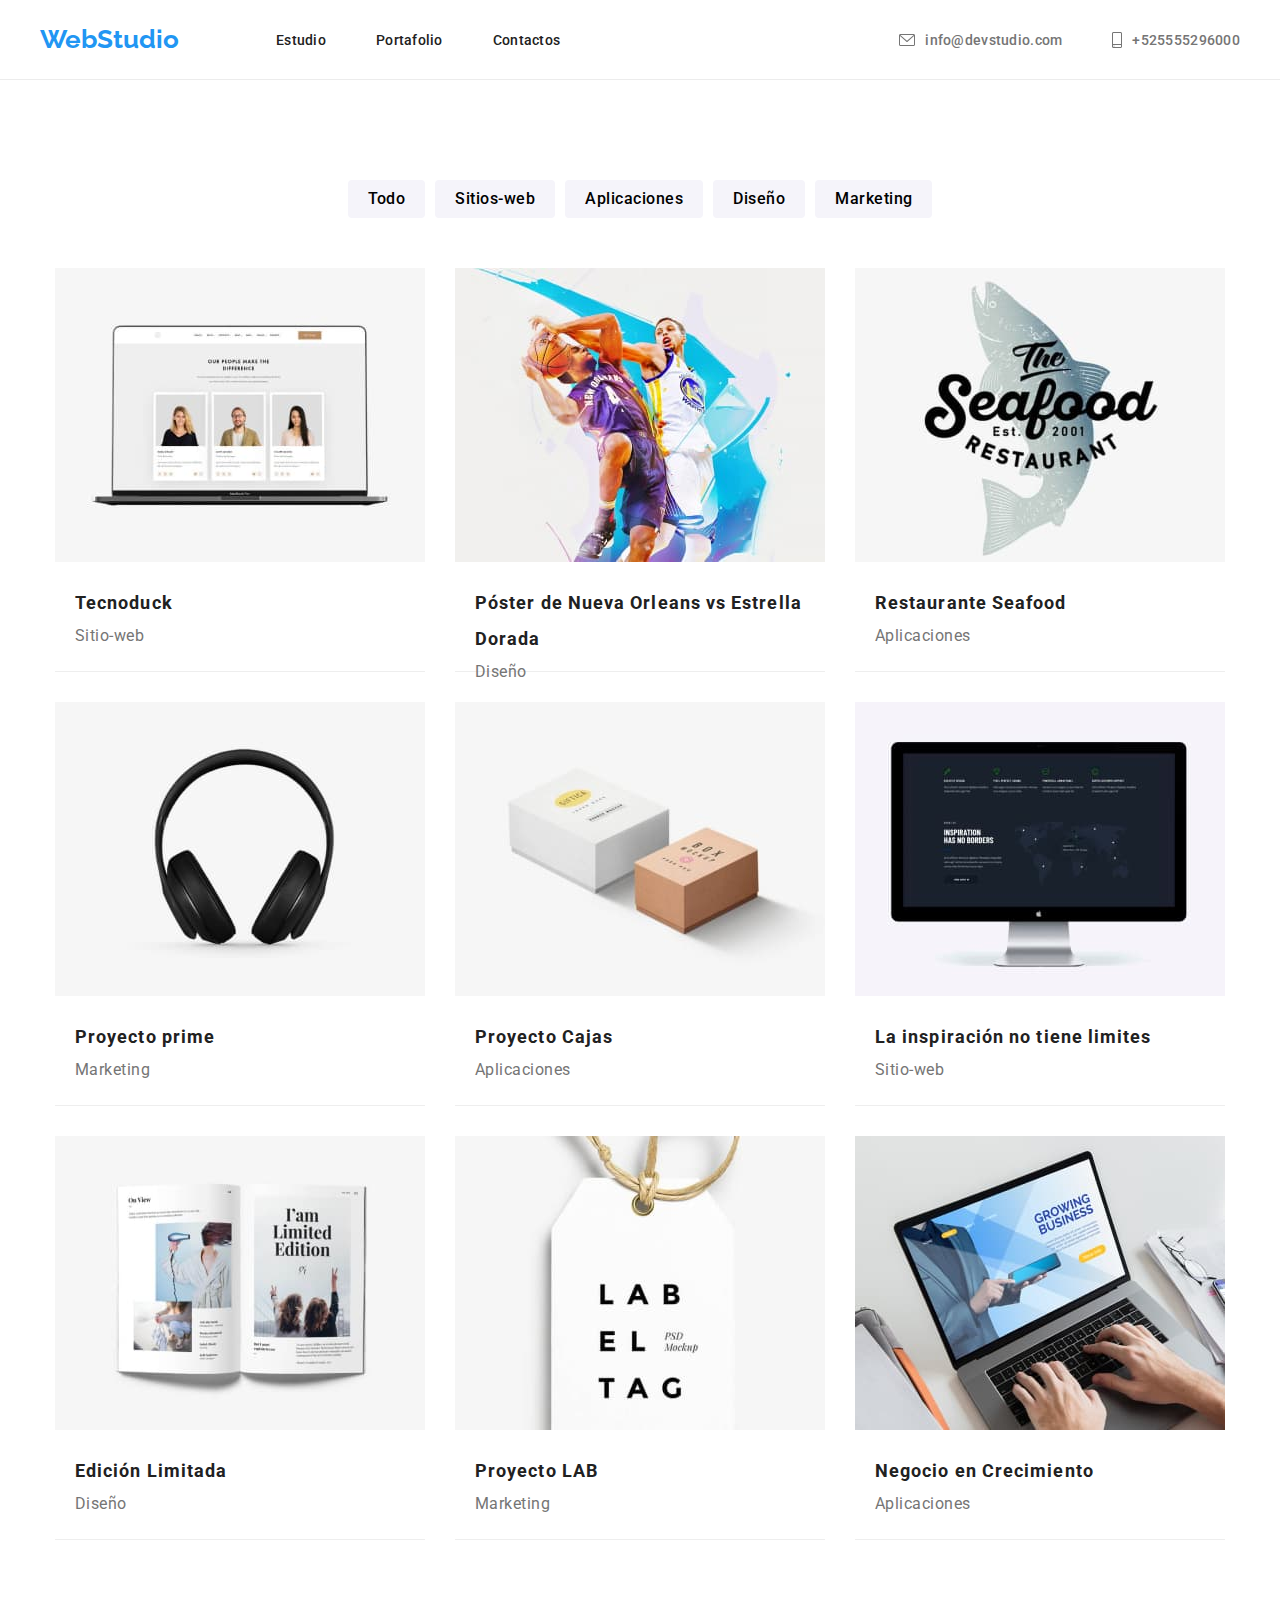
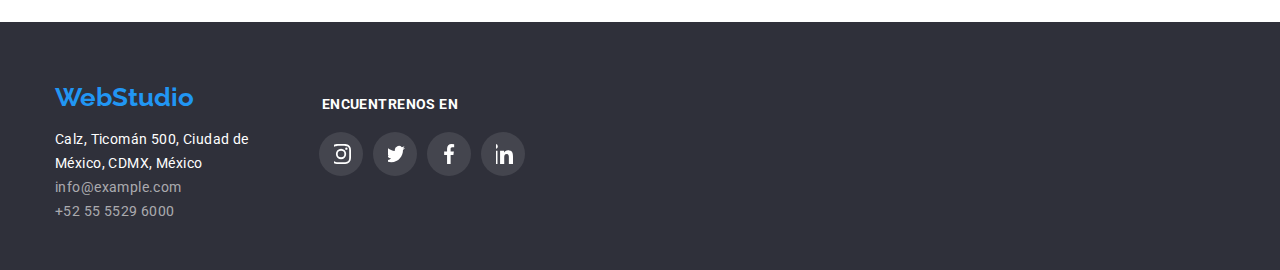
==== portafolio.html @ 390ba910 "copiado de archivos hw-04" ====
<!DOCTYPE html>
<html lang="es">
<head>
    <meta charset="UTF-8">
    <meta http-equiv="X-UA-Compatible" content="IE=edge">
    <meta name="viewport" content="width=device-width, initial-scale=1.0">
    <link rel="stylesheet" href="https://cdnjs.cloudflare.com/ajax/libs/modern-normalize/1.0.0/modern-normalize.min.css"/>
    <link rel="stylesheet" href="/css/styles.css">
    <link href="https://fonts.googleapis.com/css2?family=Raleway:wght@700&family=Roboto:wght@400;500;700;900&display=swap" rel="stylesheet">
    <title>portafolio</title>
</head>
<body>
    <header>
        <!--Lista de menu-->
        <nav>
            <a class="logo" href="/">WebStudio</a>
            <ul class="nav-main links nav">
                <li><a href="/index.html">Estudio</a></li>
                <li><a href="/portafolio.html">Portafolio</a></li>
                <li><a href="#">Contactos</a></li>
            </ul>
        </nav>
        <ul class="nav-contact links nav">
            <li>
                <a class="links-contact" href="mailto:info@devstudio.com">
                    <svg class="contact-icon envelope" width="16" height="12">
                        <use href="./images/svg/icons.svg#envelope"></use>
                    </svg>
                    info@devstudio.com
                </a>
            </li>
            <li>
                <a class="links-contact" href="tel:+525555296000">
                    <svg class="contact-icon sphone" width="10" height="16">
                        <use href="./images/svg/icons.svg#smartphone"></use>
                    </svg>
                    +525555296000
                </a>
            </li>
        </ul>
    </header>
    <main>
        <!--filters-->
        <div class="container">
            <div>
                <ul class="filters">
                    <li><button class="btn-light" type="button">Todo</button></li>
                    <li><button class="btn-light" type="button">Sitios-web</button></li>
                    <li><button class="btn-light" type="button">Aplicaciones</button></li>
                    <li><button class="btn-light" type="button">Diseño</button></li>
                    <li><button class="btn-light" type="button">Marketing</button></li>
                </ul>
            </div>
            <!--articles-->
            <div class="content-item">
                <figure class="item">
                   <img src="/images/01-tecnoduck.jpg" alt="open-laptop">
                   <figcaption>
                        <span>Tecnoduck</span><br>
                        Sitio-web
                   </figcaption>
                </figure>
                <figure class="item">
                    <img src="/images/02-pnovsed.jpg" alt="two-gamers-basketball">
                    <figcaption>
                         <span>Póster de Nueva Orleans vs Estrella Dorada</span><br>
                         Diseño
                    </figcaption>
                </figure>
                 <figure class="item">
                    <img src="/images/03-rseafood.jpg" alt="fish-logo">
                    <figcaption>
                         <span>Restaurante Seafood</span><br>
                         Aplicaciones
                    </figcaption>
                </figure>
                <figure class="item">
                    <img src="/images/04-pprime.jpg" alt="headphones">
                    <figcaption>
                         <span>Proyecto prime</span><br>
                         Marketing
                    </figcaption>
                </figure>
                <figure class="item">
                    <img src="/images/05-pbox.jpg" alt="two-boxs">
                    <figcaption>
                         <span>Proyecto Cajas</span><br>
                         Aplicaciones
                    </figcaption>
                </figure>
                <figure class="item">
                    <img src="/images/06-inspiration.jpg" alt="desktop">
                    <figcaption>
                         <span>La inspiración no tiene limites</span><br>
                         Sitio-web
                    </figcaption>
                </figure>
                <figure class="item">
                    <img src="/images/07-edlimited.jpg" alt="open-book">
                    <figcaption>
                         <span>Edición Limitada</span><br>
                         Diseño
                    </figcaption>
                </figure>
                <figure class="item">
                    <img src="/images/08-plab.jpg" alt="price-tag">
                    <figcaption>
                         <span>Proyecto LAB</span><br>
                         Marketing
                    </figcaption>
                </figure>
                <figure class="item">
                    <img src="/images/09-business.jpg" alt="business-laptop">
                    <figcaption>
                         <span>Negocio en Crecimiento</span><br>
                         Aplicaciones
                    </figcaption>
                </figure>
            </div>
        </div>
    </main>
    <footer>
            <div class="sc-one-footer container">
                <div>
                    <a class="logo lg-foot" href="/">WebStudio</a>
                    <address>
                        Calz, Ticomán 500, Ciudad de<br>
                        México, CDMX, México<br>
                        <a href="mailto:info@example.com">info@example.com</a><br>
                        <a href="tel:+525555296000">+52 55 5529 6000</a>
                    </address>   
                </div>
                <div class="social-nets">
                    <!--social medias-->
                    <p>encuentrenos en</p>
                    <ul class="social__nets__icon">
                        <li>
                            <a href="https://www.instagram.com">
                                <svg class="sni__sMedia" width="20" height="20">
                                    <use href="./images/svg/icons.svg#instagram_1"></use>
                                </svg>
                            </a>
                        </li>
                        <li>
                            <a href="https://www.instagram.com">
                                <svg class="sni__sMedia" width="20" height="20">
                                    <use href="./images/svg/icons.svg#twitter_2"></use>
                                </svg>
                            </a>
                        </li>
                        <li>
                            <a href="https://www.instagram.com" >
                                <svg class="sni__sMedia" width="20" height="20">
                                    <use href="./images/svg/icons.svg#facebook_3"></use>
                                </svg>
                            </a>    
                        </li>
                        <li>
                            <a href="https://www.instagram.com">
                                <svg class="sni__sMedia" width="20" height="20">
                                    <use href="./images/svg/icons.svg#linkedin_4"></use>
                                </svg>
                            </a>    
                        </li>
                    </ul>             
                </div>
            </div>
    </footer>
</body>
</html>
---- css/styles.css ----
*, *::after, *::before {
    margin: 0;
    padding: 0;
    box-sizing: border-box;
}
:root {
    --bodyColor:#212121;
    --hoverColor:#2196F3;
    --backgroundColorStaff:#F5F4FA;
    --backgroundColor:#FFFFFF;
    --grayColor: #757575;

    --padding-main-header: calc((100% - 1200px)/2);
}
/*Generalidades */
body {
    font-family: 'Roboto', sans-serif;
    font-size: 14px;
    color: var(--bodyColor);
    background-color: var(--backgroundColor);
}
header {
    display: flex;
    justify-content: space-between;
    align-items: center;
    border-bottom: 1px solid #ECECEC;
    padding: 24px var(--padding-main-header);
}
footer {
    padding-top: 60px;
    padding-bottom: 47px;  
}
header nav {
    display: flex;
    justify-content: space-between;
    align-items: center;
    gap: 97px;
}
header .nav-contact li .links-contact {
    display: flex;
    align-items: center;
    gap: 10px;   
}

.nav {
    display: flex;
    align-items: center;
}
.nav-main > li:not(:last-child), .nav-contact > li:not(:last-child) {
    padding-right: 50px;
}
.nav-main, .nav-contact {
    padding-inline-start: 0;
}
a {
    color: var(--bodyColor);
    text-decoration: none;
    cursor: pointer;
}
header nav .nav-main a:hover,
header nav .nav-main a:focus, 
header .nav-contact li .links-contact:focus, 
header .nav-contact li .links-contact:hover,
header .nav-contact li .links-contact:hover .contact-icon {
    color: var(--hoverColor);
    fill: var(--hoverColor);
}

li {
    list-style: none;
}

.container {
    padding: 0 15px;
    max-width: 1200px;
    margin: 0 auto;
}
.section {
    padding: 94px 0;
}
/* Propiedades del header */
.logo {
    display: block;
    font-family: 'Raleway';
    font-weight: 700;
    font-size: 26px;
    line-height: 31px;
    color: var(--hoverColor);
}
.lg-foot {
    padding-bottom: 14px;
} 
.links > li {
    font-weight: 500;
    line-height: 16px;
    letter-spacing: 0.02em;
}
.links-contact {
    color: var(--grayColor);
    fill: var(--grayColor);
}
/* Titulo principal */
.main-header {
    position: relative;
    padding: 200px var(--padding-main-header);
    text-align: center;
    background-size: cover;
    background-position: center;
    background-repeat: no-repeat;
    background-image: url(../images/bg-image.jpg);
}

.main-header, footer {
    background-color: #2F303A;
}
h1 {
    font-weight: 900;
    font-size: 44px;
    line-height: 60px;
    text-align: center;
    letter-spacing: 0.06em;
    text-transform: uppercase;
    color: #FFFFFF;
    width: 700px;
    margin: 20px auto;
}
button {
    cursor: pointer;
}

.btn-blue {
    font-weight: 700;
    font-size: 16px;
    line-height: 30px;
    color: #FFFFFF;
    background: var(--hoverColor);
    border: none;
    padding: 10px 32px;
}
.btn-light {
    font-weight: 500;
    font-size: 16px;
    line-height: 26px; 
    text-align: center;
    letter-spacing: 0.03em;
    border: none;
    border-radius: 4px;
    padding: 6px 20px;
    background-color: #F5F4FA;
}
.btn-light:hover {
    color: #FFFFFF;
    background: var(--hoverColor);
}
/*Detalles o caracteristicas*/
.main-features .features {
    display: flex;
    justify-content: space-evenly;
    gap: 30px;
}
.features > li {
    width: 270px;
}
.main-features .features .features__icon {
    display: flex;
    align-items: center;
    justify-content: center;

    background: #F5F4FA;
    border-radius: 4px;
    height: 120px;
    width: 270px;
    margin-bottom: 30px;
}

.features > li > h5 {
    font-weight: 700;
    font-size: 14px;
    line-height: 16px;
    letter-spacing: 0.03em;
    text-transform: uppercase;
    margin-bottom: 10px;
}
.features > li > p {
    font-weight: 400;
    font-size: 14px;
    line-height: 24px;    
    letter-spacing: 0.03em;   
    color: var(--grayColor);
}
h2 {
    font-weight: 700;
    font-size: 36px;
    line-height: 42px;
    text-align: center;
    letter-spacing: 0.03em;
    margin-bottom: 50px;
}
/*Galeria de imagenes*/

.cg-items {
    display: flex;
    justify-content: space-between;
}
.cg-items > li {
    position: relative;
    display: flex;
    text-align: center;
}
.cg-items li .cg-items-cover {
    position: absolute;
    opacity: 0.8;
    background: #2F303A;
    width: 380px;
    height: 70px;
    bottom: 0px;
    right: 0px;
    padding: 28px 0px;
    
    color: var(--backgroundColor);
    font-weight: 700;
    line-height: 16px;
    text-align: center;
    letter-spacing: 0.03em;
    text-transform: uppercase;
}
/* Personal */
.content-staff {
    background: var(--backgroundColorStaff);
}
.staff {
    box-shadow: 0px 1px 3px rgba(0, 0, 0, 0.12), 0px 1px 1px rgba(0, 0, 0, 0.14), 0px 2px 1px rgba(0, 0, 0, 0.2);
    border-radius: 0px 0px 4px 4px;
    background: #FFFFFF;
}
.ct-ctiner-staff {
    display: flex;
    justify-content: space-between;
}
.staff > figcaption {
    font-weight: 400;
    font-size: 16px;
    line-height: 19px;
    text-align: center;
    letter-spacing: 0.03em;
    padding: 30px 0 16px 0;
}
.staff > figcaption > p {
    color: var(--grayColor);
    padding-top: 10px;
}
.staff > figcaption > span {
    font-weight: 500;
}
.staff__icon {
    display: flex;
    justify-content: center;
    align-items: center;
    gap: 10px;
    padding: 0 32px;
    padding-bottom: 30px;
}
.staff__icon > li {
    display: block;
    width: 44px;
    height: 44px;
    border-radius: 50%;
}
.staff__icon > li > a {
    display: flex;
    align-items: center;
    justify-content: center;
    text-align: center;
    height: 44px;
} 
.staff__icon__sMedia, .sni__sMedia {
    fill: #AFB1B8;
}
.staff__icon li:hover,
.staff__icon li:focus,
.staff__icon li:hover .staff__icon__sMedia {
    background: var(--hoverColor);
    fill: var(--backgroundColor);
}
/* Clientes regulares */
.ct__customers__logo {
    display: flex;
    justify-content: space-between;
    align-items: center;
    gap: 30px;
}
.ct__customers__logo li {
    display: flex;
    justify-content: center;
    align-items: center;
    flex-wrap: wrap;
    width: 170px;
    height: 81px;
    border: 1px solid #AFB1B8;
    border-radius: 4px;
    cursor: pointer;
}
.customer__logo {
    fill: #AFB1B8;
}
.content-customers .container .ct__customers__logo li:hover {
    border: 1px solid var(--hoverColor);
}
.content-customers .container .ct__customers__logo li:hover .customer__logo {
    fill: var(--hoverColor);
}

address {
    font-style: normal;
    font-weight: 400;
    line-height: 24px;
    letter-spacing: 0.03em;
    color: #FFFFFF;
}
address > a {
    color: rgba(255, 255, 255, 0.6);    
}
/* items en pagina portafolio */

.item {
    width: 370px;
    height: 404px;
    border-bottom: 1px solid #EEEEEE;
}
.item:hover, .item:focus {
    cursor: pointer;
    box-shadow: 0px 1px 1px rgba(0, 0, 0, 0.12), 0px 4px 4px rgba(0, 0, 0, 0.06), 1px 4px 6px rgba(0, 0, 0, 0.16);
}
.item > figcaption {
    font-size: 16px;
    line-height: 30px;    
    letter-spacing: 0.03em;   
    color: var(--grayColor);
    padding: 20px;
}
.item > figcaption > span {
    font-weight: 700;
    font-size: 18px;
    line-height: 36px;    
    letter-spacing: 0.06em;
    color: var(--bodyColor);
}
.social-nets {
    margin-top: 14px;
}
.social-nets > p {
    font-weight: 700;
    line-height: 16px;
    letter-spacing: 0.03em;
    text-transform: uppercase;   
    color: #FFFFFF;
    margin-left: 3px;
} 

.filters {
    padding: 0px 25%;
    padding-top: 100px;
    padding-bottom: 50px;
    display: flex;
    justify-content: space-between;
    align-items: center;
}
.filters > li:not(:last-child) {
    margin-right: 10px;
}
.content-item {
    display: flex;
    flex-wrap: wrap;
    justify-content: center;
    gap: 30px;
    padding-bottom: 82px;
}
/*footer portafolio y Estudio*/
.sc-one-footer {
    display: flex;
}
.sc-one-footer > div:not(:last-child) {
    margin-right: 70px;
}
.social__nets__icon {
    display: flex;
    justify-content: center;
    align-items: center;
    padding-inline-start: 0px;
    margin-block-start: 20px;
    gap: 10px;
}
.social__nets__icon li {
    display: flex;
    justify-content: center;
    align-items: center;
    width: 44px;
    height: 44px;
    border-radius: 50%;
    background: rgba(255, 255, 255, 0.1);
}
.sni__sMedia {
    fill: var(--backgroundColor);
}
.social__nets__icon li:hover,
.social__nets__icon li:focus,
.social__nets__icon li:hover .sni__sMedia {
    background: var(--hoverColor);
}
.social__nets__icon li a {
    width: 20px;
    height: 20px;
}
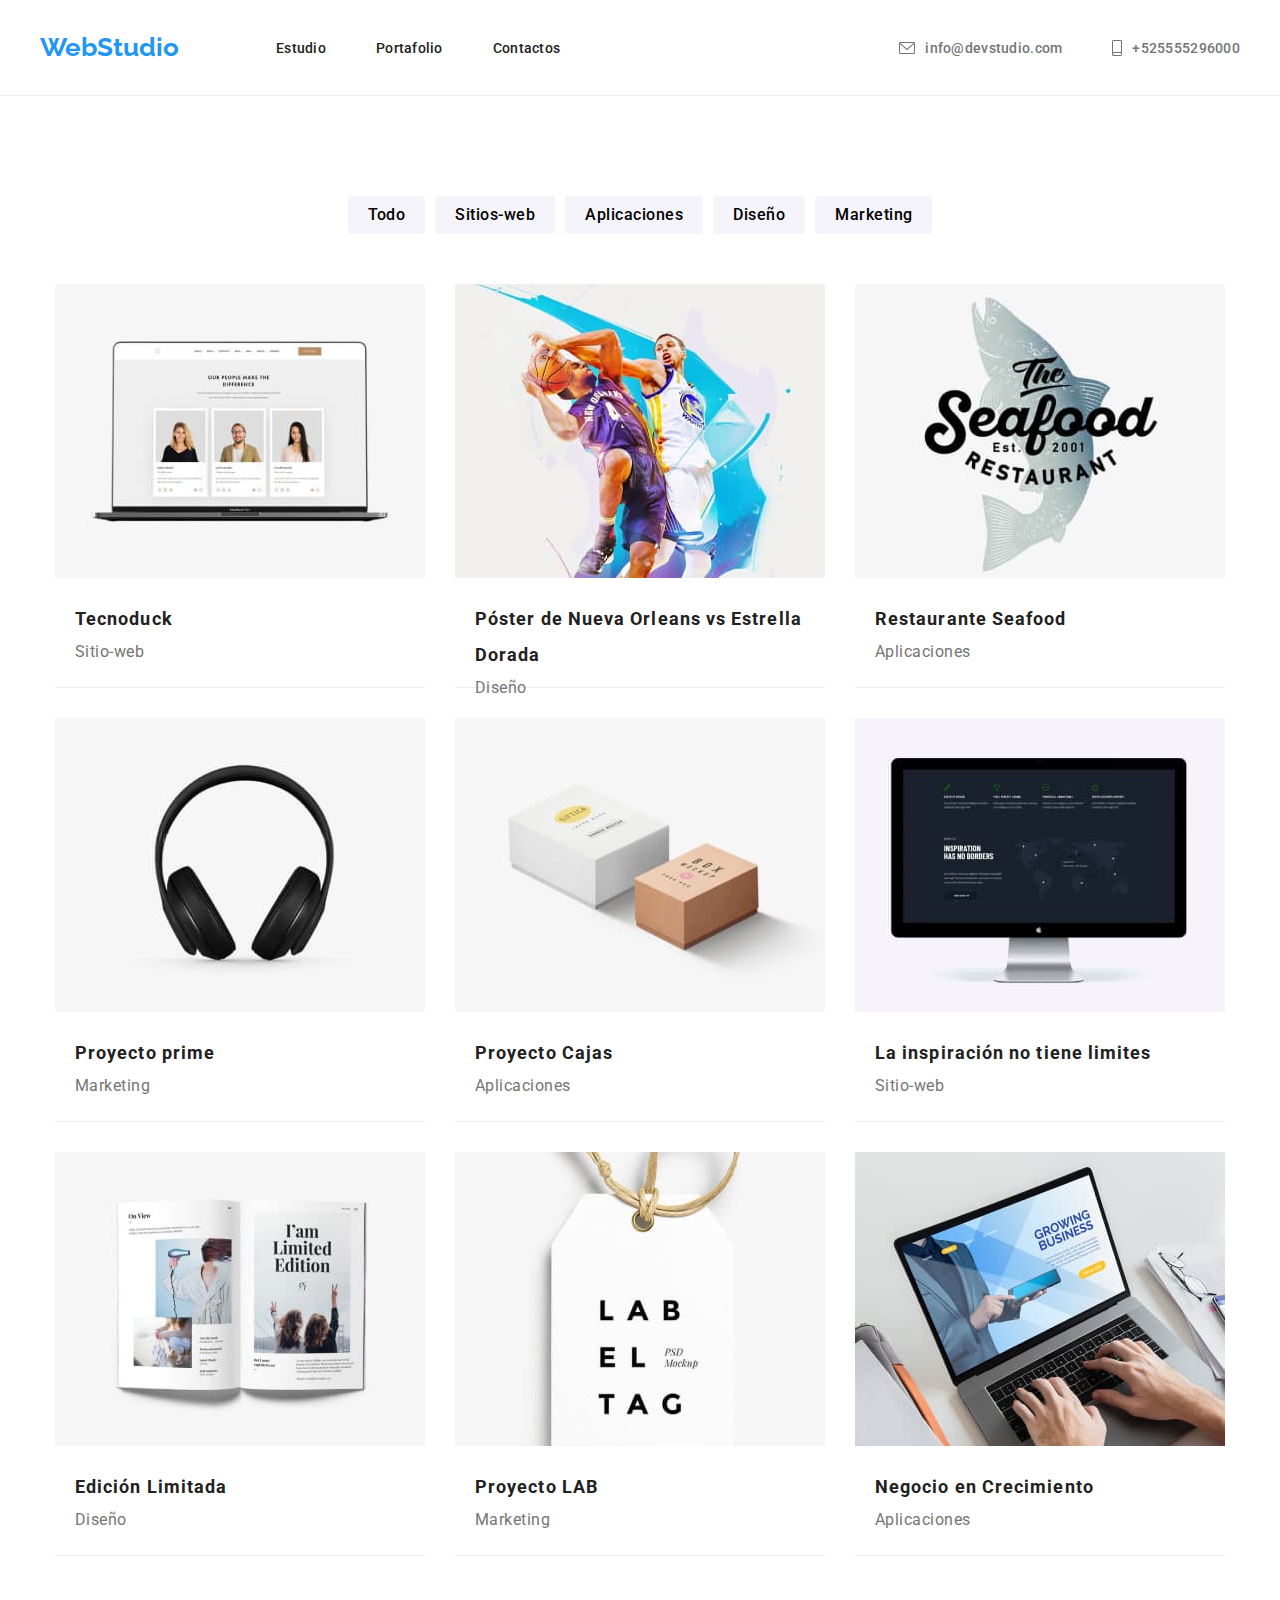
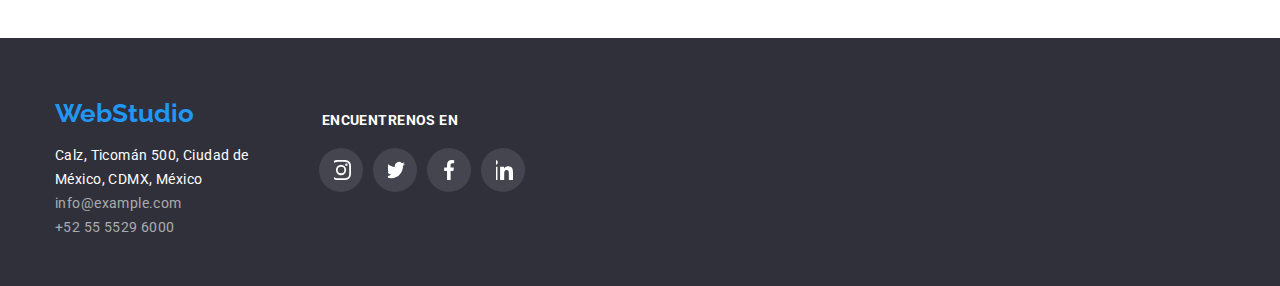
==== commit 951a35c4: "ajustando el anterior commit al html portafolio" ====
--- a/portafolio.html
+++ b/portafolio.html
@@ -15,9 +15,18 @@
         <nav>
             <a class="logo" href="/">WebStudio</a>
             <ul class="nav-main links nav">
-                <li><a href="/index.html">Estudio</a></li>
-                <li><a href="/portafolio.html">Portafolio</a></li>
-                <li><a href="#">Contactos</a></li>
+                <li>
+                    <a href="#">Estudio</a>
+                    <div class="nav-main__line"></div>
+                </li>
+                <li>
+                    <a href="/portafolio.html">Portafolio</a>
+                    <div class="nav-main__line"></div>
+                </li>
+                <li>
+                    <a href="#">Contactos</a>
+                    <div class="nav-main__line"></div>
+                </li>
             </ul>
         </nav>
         <ul class="nav-contact links nav">
--- a/css/styles.css
+++ b/css/styles.css
@@ -24,7 +24,7 @@
     justify-content: space-between;
     align-items: center;
     border-bottom: 1px solid #ECECEC;
-    padding: 24px var(--padding-main-header);
+    padding: 32px var(--padding-main-header);
 }
 footer {
     padding-top: 60px;
@@ -36,6 +36,10 @@
     align-items: center;
     gap: 97px;
 }
+
+body header nav ul li {
+    position: relative;
+}
 header .nav-contact li .links-contact {
     display: flex;
     align-items: center;
@@ -45,25 +49,36 @@
 .nav {
     display: flex;
     align-items: center;
-}
-.nav-main > li:not(:last-child), .nav-contact > li:not(:last-child) {
-    padding-right: 50px;
 }
 .nav-main, .nav-contact {
     padding-inline-start: 0;
+    gap: 50px;
+}
+.nav-main__line {
+    position: absolute;
+    bottom: -36px;
+    right: 0;
+    width: 100%;
+    height: 5px;
+    background: var(--hoverColor);
+    border-radius: 2.5px;
+    visibility: hidden;
 }
 a {
     color: var(--bodyColor);
     text-decoration: none;
     cursor: pointer;
 }
-header nav .nav-main a:hover,
-header nav .nav-main a:focus, 
-header .nav-contact li .links-contact:focus, 
+
+header .nav-contact li .links-contact:focus,
 header .nav-contact li .links-contact:hover,
+header nav .nav-main li:hover a,
+header nav .nav-main li:focus a,
+header nav .nav-main li:hover .nav-main__line,
 header .nav-contact li .links-contact:hover .contact-icon {
     color: var(--hoverColor);
     fill: var(--hoverColor);
+    visibility: visible;
 }
 
 li {
@@ -109,7 +124,15 @@
     background-repeat: no-repeat;
     background-image: url(../images/bg-image.jpg);
 }
-
+.overlay {
+    position: absolute;
+    bottom: 0;
+    right: 0;
+
+    background: rgba(47, 48, 58, 0.4);
+    height: 100.8%;
+    width: 100%;
+}
 .main-header, footer {
     background-color: #2F303A;
 }
@@ -123,6 +146,8 @@
     color: #FFFFFF;
     width: 700px;
     margin: 20px auto;
+    position: relative;
+    z-index: 5;
 }
 button {
     cursor: pointer;
@@ -136,6 +161,8 @@
     background: var(--hoverColor);
     border: none;
     padding: 10px 32px;
+    position: relative;
+    z-index: 5;
 }
 .btn-light {
     font-weight: 500;
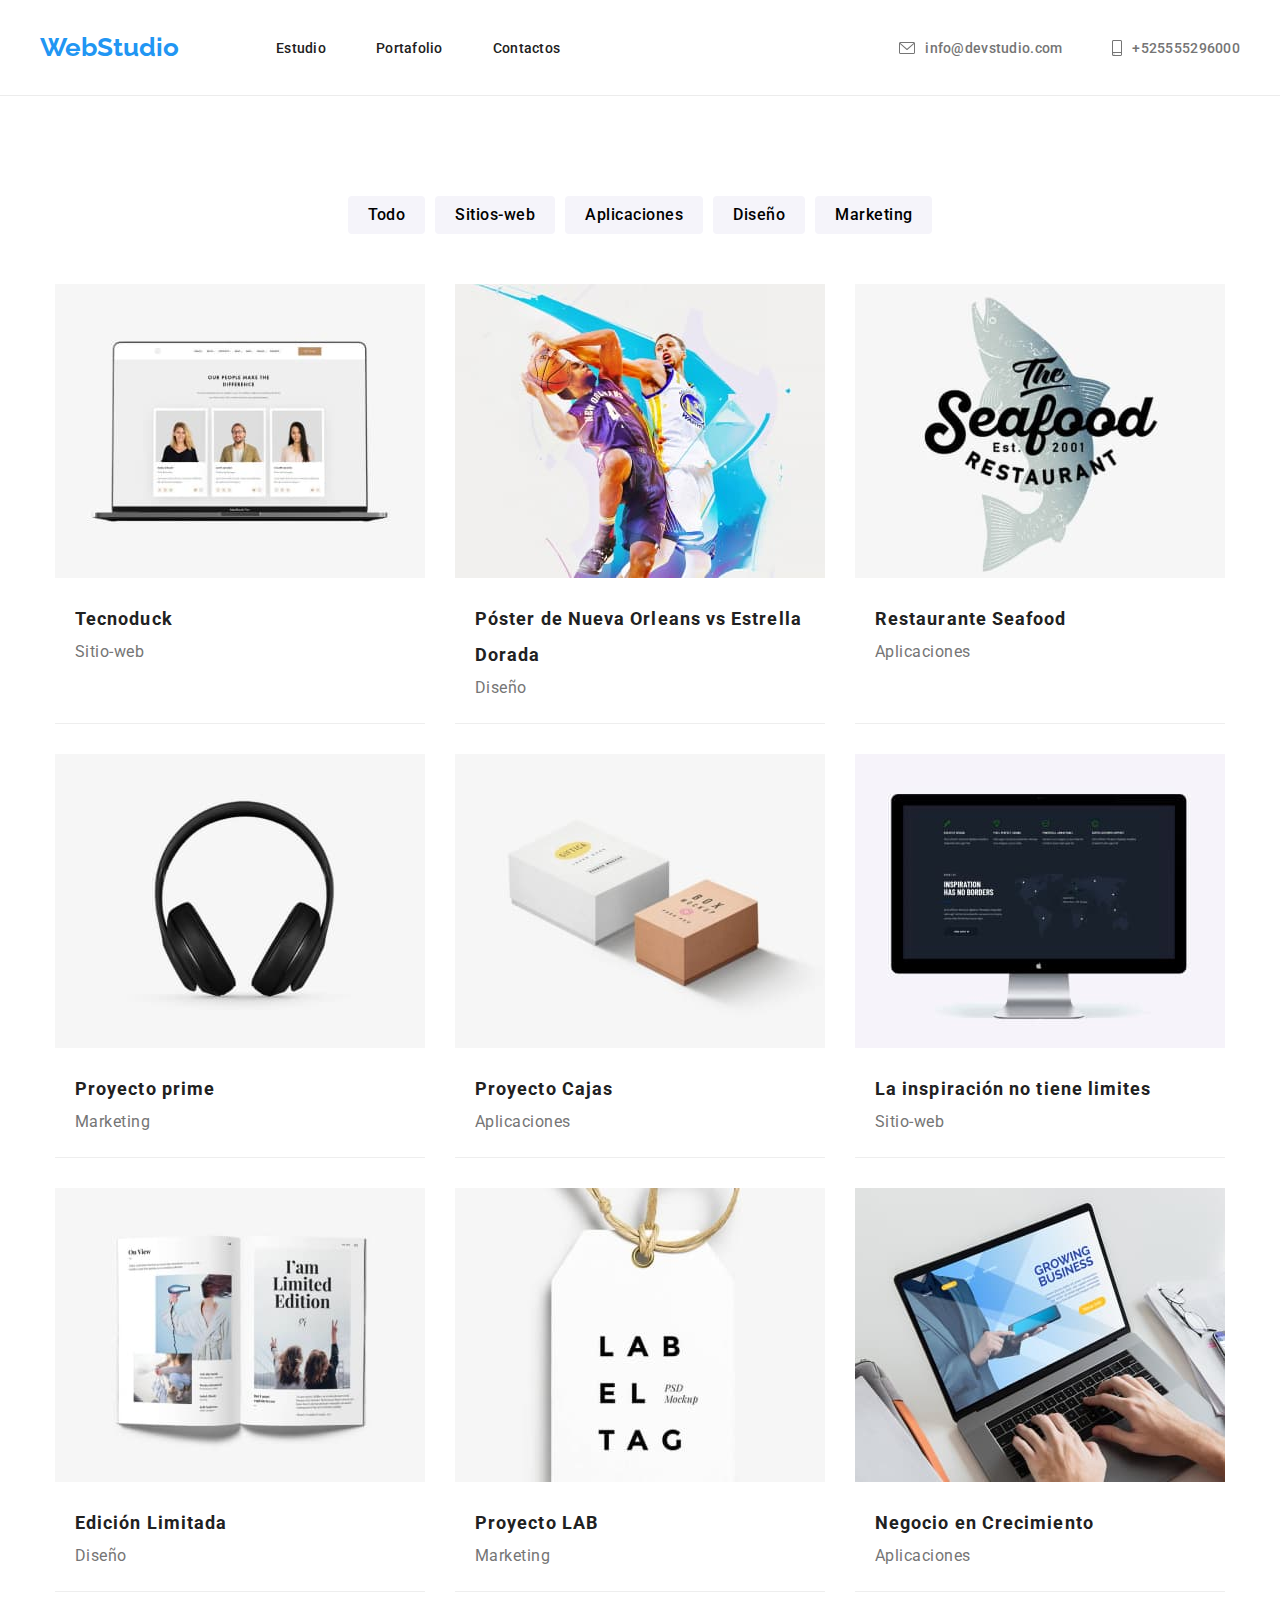
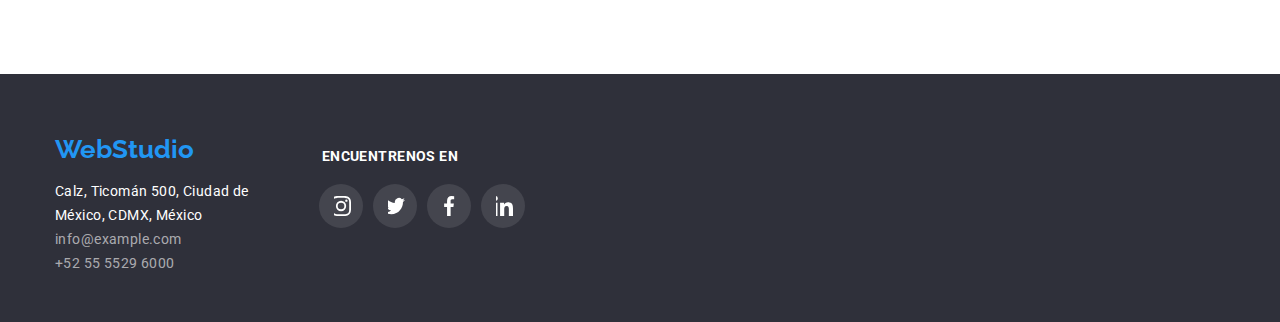
==== commit 3c086ecd: "tarjetas con leyenda tipo slide y ventana modal" ====
--- a/portafolio.html
+++ b/portafolio.html
@@ -16,7 +16,7 @@
             <a class="logo" href="/">WebStudio</a>
             <ul class="nav-main links nav">
                 <li>
-                    <a href="#">Estudio</a>
+                    <a href="./index.html">Estudio</a>
                     <div class="nav-main__line"></div>
                 </li>
                 <li>
@@ -63,63 +63,127 @@
             <!--articles-->
             <div class="content-item">
                 <figure class="item">
-                   <img src="/images/01-tecnoduck.jpg" alt="open-laptop">
+                    <div class="ct-item__hidden">
+                        <img src="/images/01-tecnoduck.jpg" alt="open-laptop" width="370" height="294">
+                        <div class="ct-item__pop-up">
+                             Tecnoduck es una plataforma de distribución de coronavirus 
+                             de última generación. Las compañías usan esta plataforma para
+                             el espionaje digital y los ataques a los servidores seguros de 
+                             la competencia.
+                        </div>
+                    </div>
                    <figcaption>
                         <span>Tecnoduck</span><br>
                         Sitio-web
                    </figcaption>
                 </figure>
                 <figure class="item">
-                    <img src="/images/02-pnovsed.jpg" alt="two-gamers-basketball">
+                    <div class="ct-item__hidden">
+                        <img src="/images/02-pnovsed.jpg" alt="two-gamers-basketball" width="370" height="294">
+                        <div class="ct-item__pop-up">
+                             Lorem ipsum dolor, sit amet consectetur adipisicing elit. Tempore maxime, 
+                             neque fuga perspiciatis quibusdam repellat magnam odit obcaecati ea? 
+                             Inventore obcaecati maxime ipsum odit. Facilis enim quidem sit dignissimos ex.
+                        </div>
+                    </div>
                     <figcaption>
                          <span>Póster de Nueva Orleans vs Estrella Dorada</span><br>
                          Diseño
                     </figcaption>
                 </figure>
                  <figure class="item">
-                    <img src="/images/03-rseafood.jpg" alt="fish-logo">
+                    <div class="ct-item__hidden">
+                        <img src="/images/03-rseafood.jpg" alt="fish-logo" width="370" height="294">
+                        <div class="ct-item__pop-up">
+                            Lorem ipsum dolor, sit amet consectetur adipisicing elit. Tempore maxime,
+                            neque fuga perspiciatis quibusdam repellat magnam odit obcaecati ea?
+                            Inventore obcaecati maxime ipsum odit. Facilis enim quidem sit dignissimos ex.
+                        </div>
+                    </div>
                     <figcaption>
                          <span>Restaurante Seafood</span><br>
                          Aplicaciones
                     </figcaption>
                 </figure>
                 <figure class="item">
-                    <img src="/images/04-pprime.jpg" alt="headphones">
+                    <div class="ct-item__hidden">
+                        <img src="/images/04-pprime.jpg" alt="headphones" width="370" height="294">
+                        <div class="ct-item__pop-up">
+                            Lorem ipsum dolor, sit amet consectetur adipisicing elit. Tempore maxime,
+                            neque fuga perspiciatis quibusdam repellat magnam odit obcaecati ea?
+                            Inventore obcaecati maxime ipsum odit. Facilis enim quidem sit dignissimos ex.
+                        </div>
+                    </div>
                     <figcaption>
                          <span>Proyecto prime</span><br>
                          Marketing
                     </figcaption>
                 </figure>
                 <figure class="item">
-                    <img src="/images/05-pbox.jpg" alt="two-boxs">
+                    <div class="ct-item__hidden">
+                        <img src="/images/05-pbox.jpg" alt="two-boxs" width="370" height="294">
+                        <div class="ct-item__pop-up">
+                            Lorem ipsum dolor, sit amet consectetur adipisicing elit. Tempore maxime,
+                            neque fuga perspiciatis quibusdam repellat magnam odit obcaecati ea?
+                            Inventore obcaecati maxime ipsum odit. Facilis enim quidem sit dignissimos ex.
+                        </div>
+                    </div>
                     <figcaption>
                          <span>Proyecto Cajas</span><br>
                          Aplicaciones
                     </figcaption>
                 </figure>
                 <figure class="item">
-                    <img src="/images/06-inspiration.jpg" alt="desktop">
+                    <div class="ct-item__hidden">
+                        <img src="/images/06-inspiration.jpg" alt="desktop" width="370" height="294">
+                        <div class="ct-item__pop-up">
+                            Lorem ipsum dolor, sit amet consectetur adipisicing elit. Tempore maxime,
+                            neque fuga perspiciatis quibusdam repellat magnam odit obcaecati ea?
+                            Inventore obcaecati maxime ipsum odit. Facilis enim quidem sit dignissimos ex.
+                        </div>
+                    </div>
                     <figcaption>
                          <span>La inspiración no tiene limites</span><br>
                          Sitio-web
                     </figcaption>
                 </figure>
                 <figure class="item">
-                    <img src="/images/07-edlimited.jpg" alt="open-book">
+                    <div class="ct-item__hidden">
+                        <img src="/images/07-edlimited.jpg" alt="open-book" width="370" height="294">
+                        <div class="ct-item__pop-up">
+                            Lorem ipsum dolor, sit amet consectetur adipisicing elit. Tempore maxime,
+                            neque fuga perspiciatis quibusdam repellat magnam odit obcaecati ea?
+                            Inventore obcaecati maxime ipsum odit. Facilis enim quidem sit dignissimos ex.
+                        </div>
+                    </div>
                     <figcaption>
                          <span>Edición Limitada</span><br>
                          Diseño
                     </figcaption>
                 </figure>
                 <figure class="item">
-                    <img src="/images/08-plab.jpg" alt="price-tag">
+                    <div class="ct-item__hidden">
+                        <img src="/images/08-plab.jpg" alt="price-tag" width="370" height="294">
+                        <div class="ct-item__pop-up">
+                            Lorem ipsum dolor, sit amet consectetur adipisicing elit. Tempore maxime,
+                            neque fuga perspiciatis quibusdam repellat magnam odit obcaecati ea?
+                            Inventore obcaecati maxime ipsum odit. Facilis enim quidem sit dignissimos ex.
+                        </div>
+                    </div>
                     <figcaption>
                          <span>Proyecto LAB</span><br>
                          Marketing
                     </figcaption>
                 </figure>
                 <figure class="item">
-                    <img src="/images/09-business.jpg" alt="business-laptop">
+                    <div class="ct-item__hidden">
+                        <img src="/images/09-business.jpg" alt="business-laptop" width="370" height="294">
+                        <div class="ct-item__pop-up">
+                            Lorem ipsum dolor, sit amet consectetur adipisicing elit. Tempore maxime,
+                            neque fuga perspiciatis quibusdam repellat magnam odit obcaecati ea?
+                            Inventore obcaecati maxime ipsum odit. Facilis enim quidem sit dignissimos ex.
+                        </div>
+                    </div>
                     <figcaption>
                          <span>Negocio en Crecimiento</span><br>
                          Aplicaciones
--- a/css/styles.css
+++ b/css/styles.css
@@ -18,13 +18,16 @@
     font-size: 14px;
     color: var(--bodyColor);
     background-color: var(--backgroundColor);
+    position: relative;
 }
 header {
     display: flex;
     justify-content: space-between;
+    flex-wrap: wrap;
     align-items: center;
     border-bottom: 1px solid #ECECEC;
     padding: 32px var(--padding-main-header);
+    gap: 20px;
 }
 footer {
     padding-top: 60px;
@@ -32,7 +35,7 @@
 }
 header nav {
     display: flex;
-    justify-content: space-between;
+    flex-wrap: wrap;
     align-items: center;
     gap: 97px;
 }
@@ -93,6 +96,42 @@
 .section {
     padding: 94px 0;
 }
+/* Ventana modal */
+.backdrop {
+    position: fixed;
+    top: 0;
+    left: 0;
+    bottom: 0;
+    right: 0;
+    background: rgba(0, 0, 0, 0.8);
+    z-index: 2;
+    display: flex;
+    justify-content: center;
+    align-items: center;
+    visibility: visible;
+    opacity: 1;
+    transition: opacity 250ms cubic-bezier(0.4, 0, 0.2, 1), visibility 250ms cubic-bezier(0.4, 0, 0.2, 1);
+}
+.backdrop .backdrop__modal {
+    position: relative;
+    width: 95%;
+    max-width: 528px;
+    height: 581px;
+
+    background: #FFFFFF;
+    box-shadow: 0px 1px 3px rgba(0, 0, 0, 0.12), 0px 1px 1px rgba(0, 0, 0, 0.14), 0px 2px 1px rgba(0, 0, 0, 0.2);
+    border-radius: 4px;
+}
+.backdrop .backdrop__modal .bm__close-icon {
+    position: absolute;
+    top: 0;
+    right: 0;
+}
+.is-hidden {
+    visibility: hidden;
+    opacity: 0;
+    pointer-events: none;
+}
 /* Propiedades del header */
 .logo {
     display: block;
@@ -119,10 +158,11 @@
     position: relative;
     padding: 200px var(--padding-main-header);
     text-align: center;
-    background-size: cover;
+    margin: auto;
     background-position: center;
     background-repeat: no-repeat;
     background-image: url(../images/bg-image.jpg);
+    max-width: 1600px;
 }
 .overlay {
     position: absolute;
@@ -144,10 +184,10 @@
     letter-spacing: 0.06em;
     text-transform: uppercase;
     color: #FFFFFF;
-    width: 700px;
+    max-width: 700px;
     margin: 20px auto;
     position: relative;
-    z-index: 5;
+    z-index: 1;
 }
 button {
     cursor: pointer;
@@ -162,7 +202,7 @@
     border: none;
     padding: 10px 32px;
     position: relative;
-    z-index: 5;
+    z-index: 1;
 }
 .btn-light {
     font-weight: 500;
@@ -183,6 +223,7 @@
 .main-features .features {
     display: flex;
     justify-content: space-evenly;
+    flex-wrap: wrap;
     gap: 30px;
 }
 .features > li {
@@ -227,7 +268,9 @@
 
 .cg-items {
     display: flex;
-    justify-content: space-between;
+    justify-content: center;
+    flex-wrap: wrap;
+    gap: 30px;
 }
 .cg-items > li {
     position: relative;
@@ -238,7 +281,7 @@
     position: absolute;
     opacity: 0.8;
     background: #2F303A;
-    width: 380px;
+    width: 370px;
     height: 70px;
     bottom: 0px;
     right: 0px;
@@ -262,7 +305,9 @@
 }
 .ct-ctiner-staff {
     display: flex;
-    justify-content: space-between;
+    justify-content: center;
+    flex-wrap: wrap;
+    gap: 30px;
 }
 .staff > figcaption {
     font-weight: 400;
@@ -312,7 +357,8 @@
 /* Clientes regulares */
 .ct__customers__logo {
     display: flex;
-    justify-content: space-between;
+    flex-wrap: wrap;
+    justify-content: center;
     align-items: center;
     gap: 30px;
 }
@@ -350,13 +396,18 @@
 /* items en pagina portafolio */
 
 .item {
+    /* position: relative; */
     width: 370px;
-    height: 404px;
     border-bottom: 1px solid #EEEEEE;
 }
-.item:hover, .item:focus {
+.item:hover, 
+.item:focus {
     cursor: pointer;
     box-shadow: 0px 1px 1px rgba(0, 0, 0, 0.12), 0px 4px 4px rgba(0, 0, 0, 0.06), 1px 4px 6px rgba(0, 0, 0, 0.16);
+}
+.item:hover .ct-item__pop-up {
+    transform: translateY(0%);
+    cursor: pointer;
 }
 .item > figcaption {
     font-size: 16px;
@@ -372,6 +423,29 @@
     letter-spacing: 0.06em;
     color: var(--bodyColor);
 }
+.ct-item__hidden {
+    position: relative;
+    overflow: hidden;
+
+}
+.ct-item__pop-up {
+    position: absolute;
+    top: 0;
+    left: 0;
+    z-index: 2;
+    font-weight: 400;
+    font-size: 18px;
+    line-height: 28px;
+    letter-spacing: 0.03em;
+    background: rgba(33, 150, 243, 0.9);
+    color: var(--backgroundColor);
+    padding: 63px 24px;
+    width: 100%;
+    height: 294px;
+    transform: translateY(105%);
+    transition: 250ms;
+    transition-timing-function: cubic-bezier(0.4, 0, 0.2, 1);
+}
 .social-nets {
     margin-top: 14px;
 }
